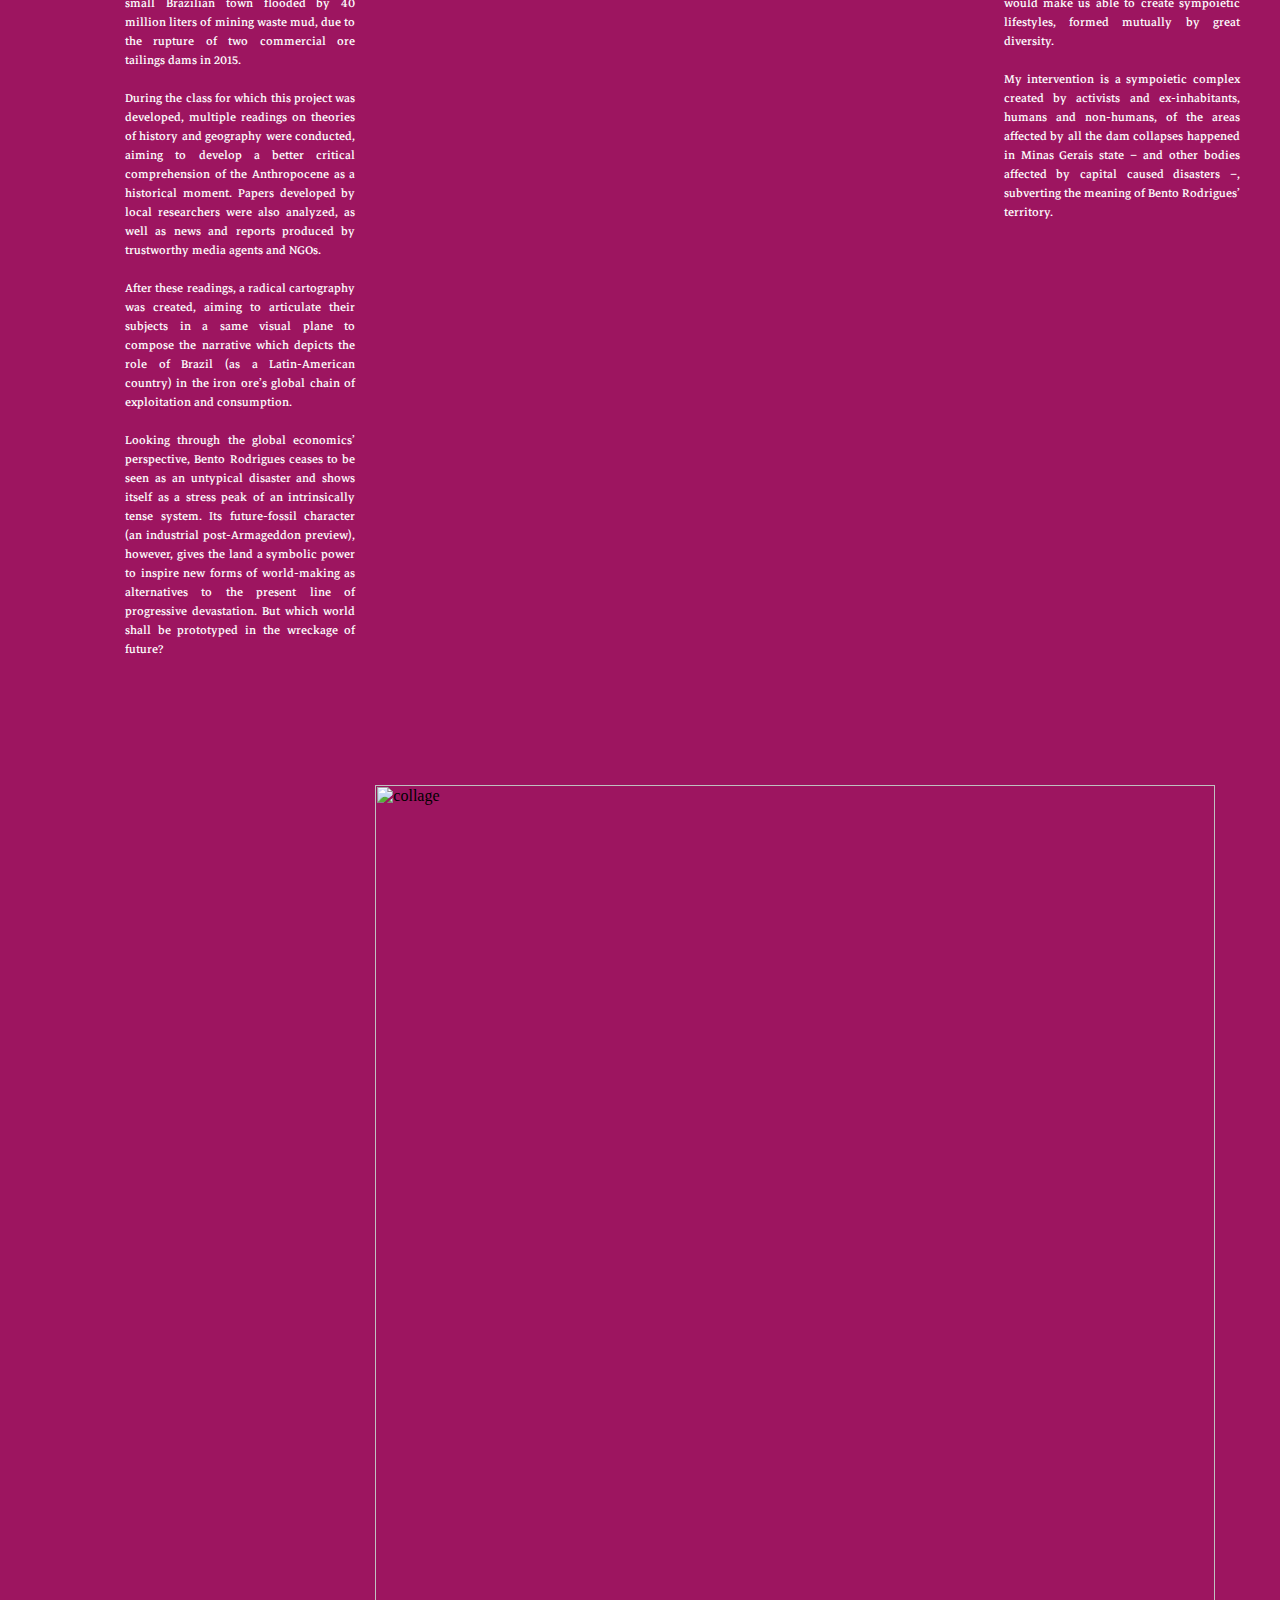
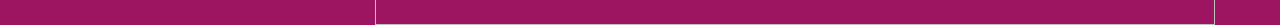
==== projects/simpoiexmachina.html @ 3e81649b "fixing img src" ====
<!DOCTYPE>
<html lang="en">

<head>
    <meta charset="UTF-8">
    <title>simpoi ex-machina</title>
    <link rel="layout stylesheet" type="text/css" href="layout.css">
    <link rel="stylesheet" type="text/css" href="stylesheet.css">
    <link href="https://fonts.googleapis.com/css2?family=Arvo:wght@700&family=Jost:wght@700&family=Markazi+Text:wght@400;600&display=swap" rel="stylesheet">
</head>

<body>
    <article>
        <p id="header">simpoi ex-machina</p>
        <p id="p1">This project was conducted as an investigation of manners to tell the history of our time‭, ‬the Anthropocene‭, ‬trough architecture‭. ‬The chosen intervention site was Bento Rodrigues‭, ‬a small Brazilian town flooded by 40‭ ‬million liters of mining waste mud‭, ‬due‭ ‬to the rupture of two commercial ore tailings dams‭ in 2015. ‬<br>
        <br>During the class‭ for which this project was developed, ‬multiple readings on theories of history and geography were conducted‭, ‬aiming to develop a better critical comprehension of the Anthropocene as a historical moment‭. ‬Papers developed by local researchers were also analyzed‭, ‬as well as news and reports produced by trustworthy media agents and NGOs‭. ‬<br>
        <br>After these readings‭, ‬a radical cartography was created‭, ‬aiming to articulate their subjects in a same visual plane to compose the narrative which depicts the role of Brazil‭ (‬as a Latin-American country‭) ‬in the iron ore’s global chain of exploitation and consumption‭. <br>
        <br>Looking through the ‬global economics’‭ ‬perspective‭, ‬Bento Rodrigues ceases to be seen as an untypical disaster and shows itself as a stress peak of an intrinsically tense system‭. ‬Its future-fossil character‭ (‬an industrial post-Armageddon preview‭), ‬however‭, ‬gives the land a symbolic power to inspire new forms of world-making as alternatives to the present line of progressive devastation.  ‬But which world shall be prototyped in the wreckage of future‭? ‬ </p>
        <p id="title">which world shall be prototyped in the wreckage of the future?</p>
        <p id="p2">"Imagining the human since the rise of capitalism entangles us with ideas of progress and with the spread of techniques of alienation that turn both humans and other beings into resources‭. ‬Such techniques have segregated humans and policed identities‭, ‬obscuring collaborative survival‭. ‬The concept of the Anthropocene both evokes this bundle of aspirations‭, ‬which one might call the modern human conceit‭, ‬and raises the hope that we might muddle beyond it‭. ‬Can we live inside this regime of the human and still exceed it‭?‬‭‬" </p>
        <p id="p3">Donna Haraway tells us about the need to overcome of Anthropocene by breaking up with the anthropocentric worldview‭. ‬The recognition of our unchangeable symbiotic state‭ ‬–‭ ‬dependence between species‭ ‬–‭ ‬would make us able to create sympoietic lifestyles‭, ‬formed mutually by great diversity‭. <br>
        <br>My intervention is a sympoietic complex created by activists and ex-inhabitants‭, ‬humans and non-humans‭, ‬of the areas affected by‭ all the dam collapses happened in Minas Gerais‭ state ‬–‭ ‬and other bodies affected by capital caused disasters‭ ‬–‭, ‬subverting the meaning of Bento Rodrigues’‭ ‬territory‭. ‬ </p>
        <img id="img1" src="perspectiva_colagem.png" alt="collage">
    </article>
</body>
</html>
---- projects/stylesheet.css ----
body {
    background: #9d1560;
    display: flex; /* so the content is centered on the viewport */
    justify-content: center;
    align-items: center;
}

article { /* all this is doing is create that gorgeous grid <3 */;
    display: grid;
    grid-gap: 20px;
    grid-template-columns: 65px 2.4fr 2fr 0.6fr 2fr 2fr;
    grid-template-rows: 0.7fr 1.05fr 1fr; /* the reason why the values are so specif is to make the botton image fit perfectly */
    grid-template-areas: 
        "hd . t1 . p2 ."
        "hd p1 t1 . p2 p3"
        ". p1 img img img img";
    width: 1200px;
}

#header {
    grid-area: hd;
    margin-top: 3vw;
    font-family: 'Jost', sans-serif;
    color: #b3b312;
    font-size: 32px;
    writing-mode: vertical-lr;
    text-shadow: 2px 0px 0 black;
}

p, q {
    color: white;
    font-family: 'Markazi Text', serif;
}

#p1 {
    grid-area: p1;
    text-align: justify;
}

#title {
    grid-area: t1;
    font-family: 'Arvo', serif;
    color: #b3b312;
    font-size: 3em;
    text-shadow: 3px 0px 0 black;
}

#p2 {
    grid-area: p2;
    font-size: 0.9em;
    line-height: 0.9em;
    margin-top: 120px;
    margin-right: 60px;
    text-align: justify;
}

#p3 {
    grid-area: p3;
    text-align: justify;
}

#img1 {
    grid-area: img;
    width: 840px;
}

@media all and (min-width: 1460px) {
    article {
        width: 1390px
    }
}
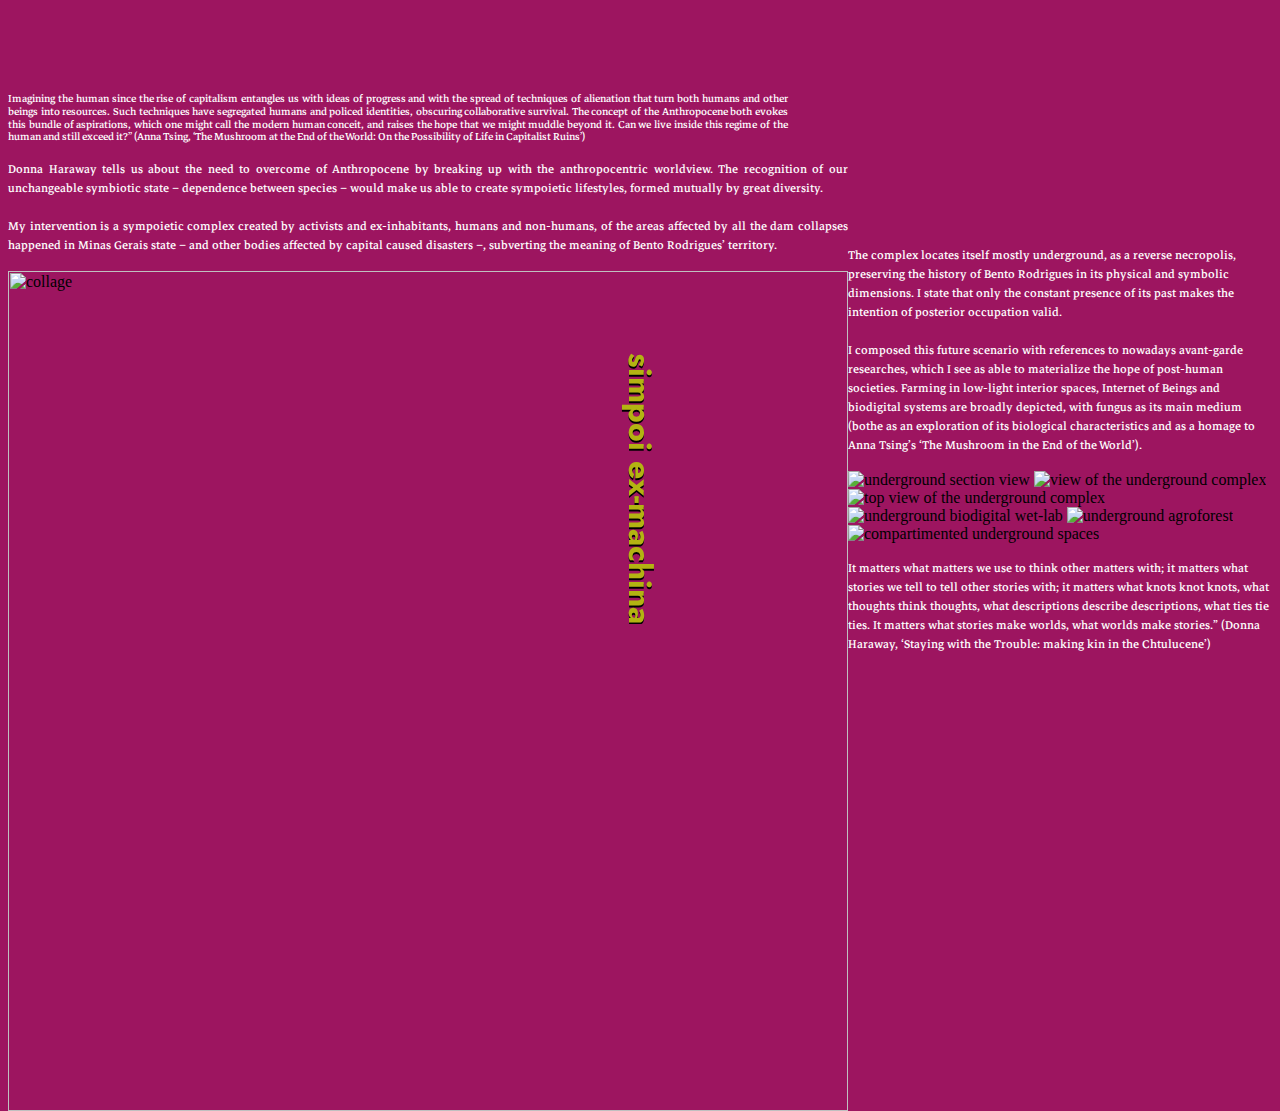
==== commit 315e4395: "completing code" ====
--- a/projects/simpoiexmachina.html
+++ b/projects/simpoiexmachina.html
@@ -4,23 +4,37 @@
 <head>
     <meta charset="UTF-8">
     <title>simpoi ex-machina</title>
-    <link rel="layout stylesheet" type="text/css" href="layout.css">
-    <link rel="stylesheet" type="text/css" href="stylesheet.css">
     <link href="https://fonts.googleapis.com/css2?family=Arvo:wght@700&family=Jost:wght@700&family=Markazi+Text:wght@400;600&display=swap" rel="stylesheet">
+    <link href="stylesheet.css" rel="stylesheet">
+    <link href="mobilefirst.css" rel="stylesheet">
 </head>
 
 <body>
-    <article>
-        <p id="header">simpoi ex-machina</p>
+    <h1 id="header">simpoi ex-machina</h1>
+    <div id="pg1">
         <p id="p1">This project was conducted as an investigation of manners to tell the history of our time‭, ‬the Anthropocene‭, ‬trough architecture‭. ‬The chosen intervention site was Bento Rodrigues‭, ‬a small Brazilian town flooded by 40‭ ‬million liters of mining waste mud‭, ‬due‭ ‬to the rupture of two commercial ore tailings dams‭ in 2015. ‬<br>
-        <br>During the class‭ for which this project was developed, ‬multiple readings on theories of history and geography were conducted‭, ‬aiming to develop a better critical comprehension of the Anthropocene as a historical moment‭. ‬Papers developed by local researchers were also analyzed‭, ‬as well as news and reports produced by trustworthy media agents and NGOs‭. ‬<br>
-        <br>After these readings‭, ‬a radical cartography was created‭, ‬aiming to articulate their subjects in a same visual plane to compose the narrative which depicts the role of Brazil‭ (‬as a Latin-American country‭) ‬in the iron ore’s global chain of exploitation and consumption‭. <br>
         <br>Looking through the ‬global economics’‭ ‬perspective‭, ‬Bento Rodrigues ceases to be seen as an untypical disaster and shows itself as a stress peak of an intrinsically tense system‭. ‬Its future-fossil character‭ (‬an industrial post-Armageddon preview‭), ‬however‭, ‬gives the land a symbolic power to inspire new forms of world-making as alternatives to the present line of progressive devastation.  ‬But which world shall be prototyped in the wreckage of future‭? ‬ </p>
-        <p id="title">which world shall be prototyped in the wreckage of the future?</p>
-        <p id="p2">"Imagining the human since the rise of capitalism entangles us with ideas of progress and with the spread of techniques of alienation that turn both humans and other beings into resources‭. ‬Such techniques have segregated humans and policed identities‭, ‬obscuring collaborative survival‭. ‬The concept of the Anthropocene both evokes this bundle of aspirations‭, ‬which one might call the modern human conceit‭, ‬and raises the hope that we might muddle beyond it‭. ‬Can we live inside this regime of the human and still exceed it‭?‬‭‬" </p>
+            
+        <p id="whichworld">which world shall be prototyped in the wreckage of the future?</p>
+            
+        <p id="p2" class="quote">Imagining the human since the rise of capitalism entangles us with ideas of progress and with the spread of techniques of alienation that turn both humans and other beings into resources‭. ‬Such techniques have segregated humans and policed identities‭, ‬obscuring collaborative survival‭. ‬The concept of the Anthropocene both evokes this bundle of aspirations‭, ‬which one might call the modern human conceit‭, ‬and raises the hope that we might muddle beyond it‭. ‬Can we live inside this regime of the human and still exceed it‭?‬”‭ (‬Anna Tsing‭, ‬‘The Mushroom at the End of the World‭: ‬On the Possibility of Life in Capitalist Ruins’‭)</p>
+            
         <p id="p3">Donna Haraway tells us about the need to overcome of Anthropocene by breaking up with the anthropocentric worldview‭. ‬The recognition of our unchangeable symbiotic state‭ ‬–‭ ‬dependence between species‭ ‬–‭ ‬would make us able to create sympoietic lifestyles‭, ‬formed mutually by great diversity‭. <br>
         <br>My intervention is a sympoietic complex created by activists and ex-inhabitants‭, ‬humans and non-humans‭, ‬of the areas affected by‭ all the dam collapses happened in Minas Gerais‭ state ‬–‭ ‬and other bodies affected by capital caused disasters‭ ‬–‭, ‬subverting the meaning of Bento Rodrigues’‭ ‬territory‭. ‬ </p>
+            
         <img id="img1" src="perspectiva_colagem.png" alt="collage">
-    </article>
+    </div>
+    <div id="pg2">
+        <p id="p4">The complex locates itself mostly underground‭, ‬as a reverse necropolis‭, ‬preserving the history of Bento Rodrigues in its physical and symbolic dimensions‭. ‬I state that only the constant presence of its past makes the intention of posterior occupation valid‭. <br>
+        <br> I composed this future scenario with references to nowadays avant-garde researches‭, ‬which I see as able to materialize the hope‭ ‬of post-human societies‭. ‬Farming in low-light interior spaces, Internet of Beings and biodigital systems are broadly depicted‭, ‬with fungus as its main medium‭ (‬bothe as an exploration of its‭ ‬biological characteristics and as a homage to Anna Tsing’s‭ ‬‘The Mushroom in the End of the World’‭). </p>
+        
+        <img id="img2" src="d1.png" alt="underground section view">
+        <img id="img5" src="a5.png" alt="view of the underground complex">
+        <img id="img6" src="a2.png" alt="top view of the underground complex">
+        <img id="img7" src="sqr_pp3-lab.png" alt="underground biodigital wet-lab">
+        <img id="img3" src="sqr-pp3-agri.png" alt="underground agroforest">
+        <img id="img4" src="pp3-png_sqr.png" alt="compartimented underground spaces">
+        <p id="p5" class="quote">It matters what matters we use to think other matters with‭; ‬it matters what stories we tell to tell other stories with‭; ‬it matters what knots knot knots‭, ‬what thoughts think thoughts‭, ‬what descriptions describe descriptions‭, ‬what ties tie ties‭. ‬It matters‭ ‬what stories make worlds‭, ‬what worlds make stories‭.‬”‭ (‬Donna Haraway‭, ‬‘Staying with the Trouble‭: ‬making kin in the Chtulucene’‭)‬</p>
+    </div>
 </body>
 </html>
--- a/projects/stylesheet.css
+++ b/projects/stylesheet.css
@@ -19,12 +19,13 @@
 
 #header {
     grid-area: hd;
-    margin-top: 3vw;
+    margin-top: 6vw;
     font-family: 'Jost', sans-serif;
     color: #b3b312;
     font-size: 32px;
     writing-mode: vertical-lr;
     text-shadow: 2px 0px 0 black;
+    position: fixed
 }
 
 p, q {
@@ -66,6 +67,17 @@
 
 @media all and (min-width: 1460px) {
     article {
-        width: 1390px
+        width: 1390px;
+        grid-template-columns: 65px 2.1fr 2fr 0.6fr 2fr 2fr;
+        grid-template-rows: 0.5fr 1fr 1fr;
+    }
+
+    #header {
+        margin-top: 4vw;
+    }
+
+    #img1 {
+        width: 1000px;
+        margin-top: -75px;
     }
 }
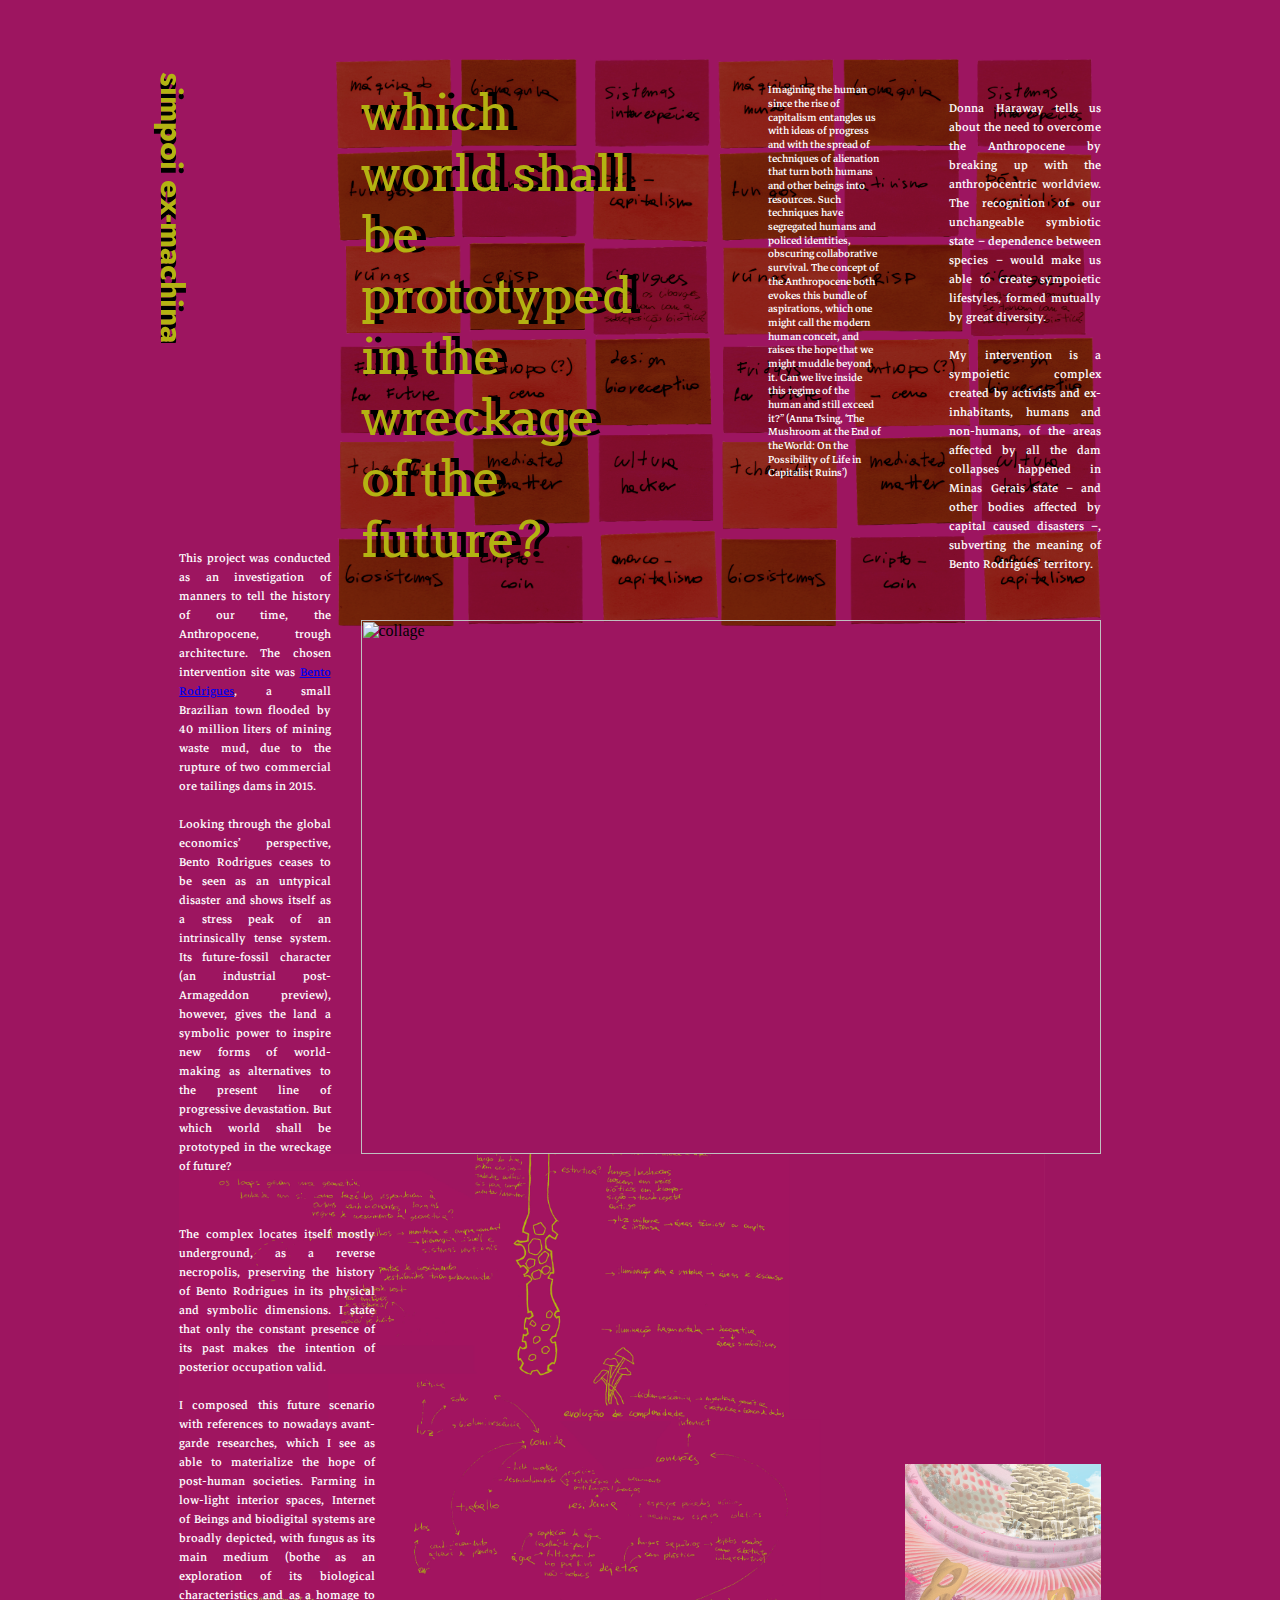
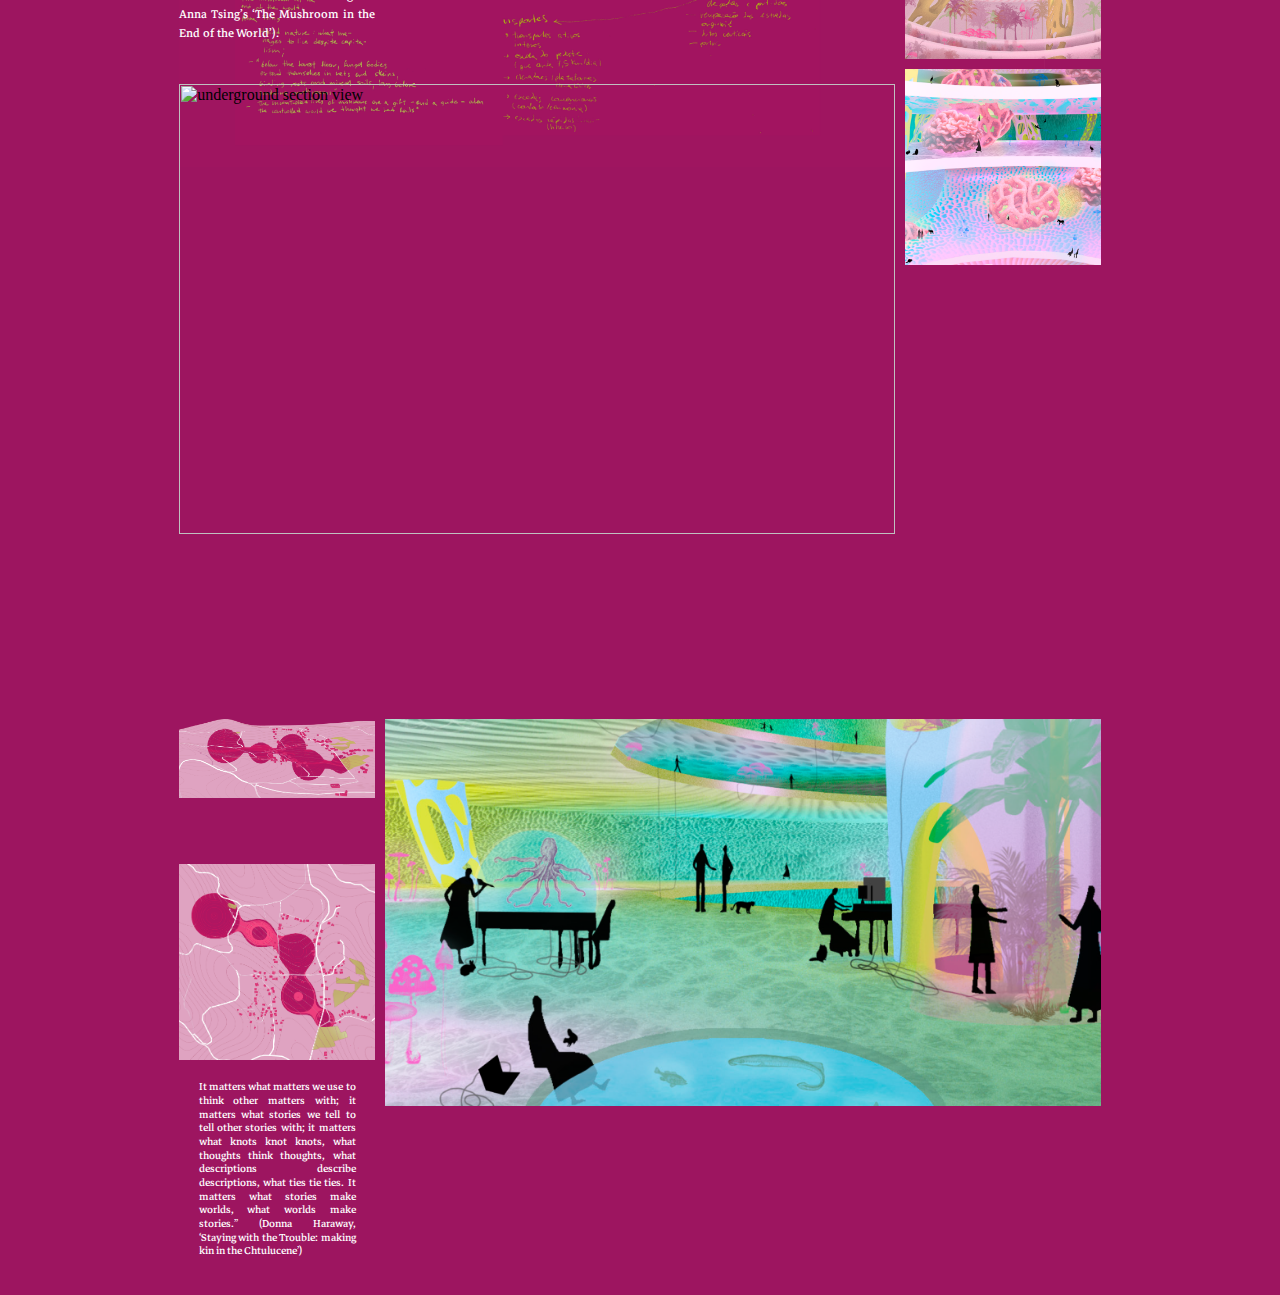
==== commit 733646c7: "Update simpoiexmachina.html" ====
--- a/projects/simpoiexmachina.html
+++ b/projects/simpoiexmachina.html
@@ -6,22 +6,24 @@
     <title>simpoi ex-machina</title>
     <link href="https://fonts.googleapis.com/css2?family=Arvo:wght@700&family=Jost:wght@700&family=Markazi+Text:wght@400;600&display=swap" rel="stylesheet">
     <link href="stylesheet.css" rel="stylesheet">
-    <link href="mobilefirst.css" rel="stylesheet">
+    <style>
+        @import "mobilefirst.css" all and (max-width: 1199px);
+        @import "bigger.css" all and (min-width: 1200px);
+    </style>
 </head>
 
 <body>
     <h1 id="header">simpoi ex-machina</h1>
     <div id="pg1">
-        <p id="p1">This project was conducted as an investigation of manners to tell the history of our time‭, ‬the Anthropocene‭, ‬trough architecture‭. ‬The chosen intervention site was Bento Rodrigues‭, ‬a small Brazilian town flooded by 40‭ ‬million liters of mining waste mud‭, ‬due‭ ‬to the rupture of two commercial ore tailings dams‭ in 2015. ‬<br>
+        <p id="p1">This project was conducted as an investigation of manners to tell the history of our time‭, ‬the Anthropocene‭, ‬trough architecture‭. ‬The chosen intervention site was <a href="https://en.wikipedia.org/wiki/Mariana_dam_disaster">Bento Rodrigues‭</a>, ‬a small Brazilian town flooded by 40‭ ‬million liters of mining waste mud‭, ‬due‭ ‬to the rupture of two commercial ore tailings dams‭ in 2015. ‬<br>
         <br>Looking through the ‬global economics’‭ ‬perspective‭, ‬Bento Rodrigues ceases to be seen as an untypical disaster and shows itself as a stress peak of an intrinsically tense system‭. ‬Its future-fossil character‭ (‬an industrial post-Armageddon preview‭), ‬however‭, ‬gives the land a symbolic power to inspire new forms of world-making as alternatives to the present line of progressive devastation.  ‬But which world shall be prototyped in the wreckage of future‭? ‬ </p>
             
         <p id="whichworld">which world shall be prototyped in the wreckage of the future?</p>
             
         <p id="p2" class="quote">Imagining the human since the rise of capitalism entangles us with ideas of progress and with the spread of techniques of alienation that turn both humans and other beings into resources‭. ‬Such techniques have segregated humans and policed identities‭, ‬obscuring collaborative survival‭. ‬The concept of the Anthropocene both evokes this bundle of aspirations‭, ‬which one might call the modern human conceit‭, ‬and raises the hope that we might muddle beyond it‭. ‬Can we live inside this regime of the human and still exceed it‭?‬”‭ (‬Anna Tsing‭, ‬‘The Mushroom at the End of the World‭: ‬On the Possibility of Life in Capitalist Ruins’‭)</p>
             
-        <p id="p3">Donna Haraway tells us about the need to overcome of Anthropocene by breaking up with the anthropocentric worldview‭. ‬The recognition of our unchangeable symbiotic state‭ ‬–‭ ‬dependence between species‭ ‬–‭ ‬would make us able to create sympoietic lifestyles‭, ‬formed mutually by great diversity‭. <br>
-        <br>My intervention is a sympoietic complex created by activists and ex-inhabitants‭, ‬humans and non-humans‭, ‬of the areas affected by‭ all the dam collapses happened in Minas Gerais‭ state ‬–‭ ‬and other bodies affected by capital caused disasters‭ ‬–‭, ‬subverting the meaning of Bento Rodrigues’‭ ‬territory‭. ‬ </p>
-            
+        <p id="p3">Donna Haraway tells us about the need to overcome the Anthropocene by breaking up with the anthropocentric worldview‭. ‬The recognition of our unchangeable symbiotic state‭ ‬–‭ ‬dependence between species‭ ‬–‭ ‬would make us able to create sympoietic lifestyles‭, ‬formed mutually by great diversity‭. <br>
+        <br>My intervention is a sympoietic complex created by activists and ex-inhabitants‭, ‬humans and non-humans‭, ‬of the areas affected by‭ all the dam collapses happened in Minas Gerais‭ state ‬–‭ ‬and other bodies affected by capital caused disasters‭ ‬–‭, ‬subverting the meaning of Bento Rodrigues’‭ ‬territory‭. </p>    
         <img id="img1" src="perspectiva_colagem.png" alt="collage">
     </div>
     <div id="pg2">
--- a/projects/stylesheet.css
+++ b/projects/stylesheet.css
@@ -1,83 +1,31 @@
-body {
-    background: #9d1560;
-    display: flex; /* so the content is centered on the viewport */
-    justify-content: center;
-    align-items: center;
-}
+/* here goes all color and text styling:
+    - font families, color and shading;
+    - backgrounds;
 
-article { /* all this is doing is create that gorgeous grid <3 */;
-    display: grid;
-    grid-gap: 20px;
-    grid-template-columns: 65px 2.4fr 2fr 0.6fr 2fr 2fr;
-    grid-template-rows: 0.7fr 1.05fr 1fr; /* the reason why the values are so specif is to make the botton image fit perfectly */
-    grid-template-areas: 
-        "hd . t1 . p2 ."
-        "hd p1 t1 . p2 p3"
-        ". p1 img img img img";
-    width: 1200px;
-}
+    infos present on screen-specific stylesheets:
+    - text sizing and formatation;
+    - margins and paddings;
+    - layouts;
+     
+    (this is done to facilitate maintanance) */
 
-#header {
-    grid-area: hd;
-    margin-top: 6vw;
-    font-family: 'Jost', sans-serif;
-    color: #b3b312;
-    font-size: 32px;
-    writing-mode: vertical-lr;
-    text-shadow: 2px 0px 0 black;
-    position: fixed
-}
-
-p, q {
-    color: white;
-    font-family: 'Markazi Text', serif;
-}
-
-#p1 {
-    grid-area: p1;
-    text-align: justify;
-}
-
-#title {
-    grid-area: t1;
-    font-family: 'Arvo', serif;
-    color: #b3b312;
-    font-size: 3em;
-    text-shadow: 3px 0px 0 black;
-}
-
-#p2 {
-    grid-area: p2;
-    font-size: 0.9em;
-    line-height: 0.9em;
-    margin-top: 120px;
-    margin-right: 60px;
-    text-align: justify;
-}
-
-#p3 {
-    grid-area: p3;
-    text-align: justify;
-}
-
-#img1 {
-    grid-area: img;
-    width: 840px;
-}
-
-@media all and (min-width: 1460px) {
-    article {
-        width: 1390px;
-        grid-template-columns: 65px 2.1fr 2fr 0.6fr 2fr 2fr;
-        grid-template-rows: 0.5fr 1fr 1fr;
+    body {
+        background: #9d1560;
     }
-
-    #header {
-        margin-top: 4vw;
+    
+    h1 {
+        font-family: 'Jost', sans-serif;
+        color: #b3b312;
+        text-shadow: 5px 0px 0 black;
     }
-
-    #img1 {
-        width: 1000px;
-        margin-top: -75px;
+    
+    p, q {
+        color: white;
+        font-family: 'Markazi Text', serif;
     }
-}
+    
+    #whichworld {
+        font-family: 'Arvo', serif;
+        color: #b3b312;
+        text-shadow: 9px 0px 0 black;
+    }
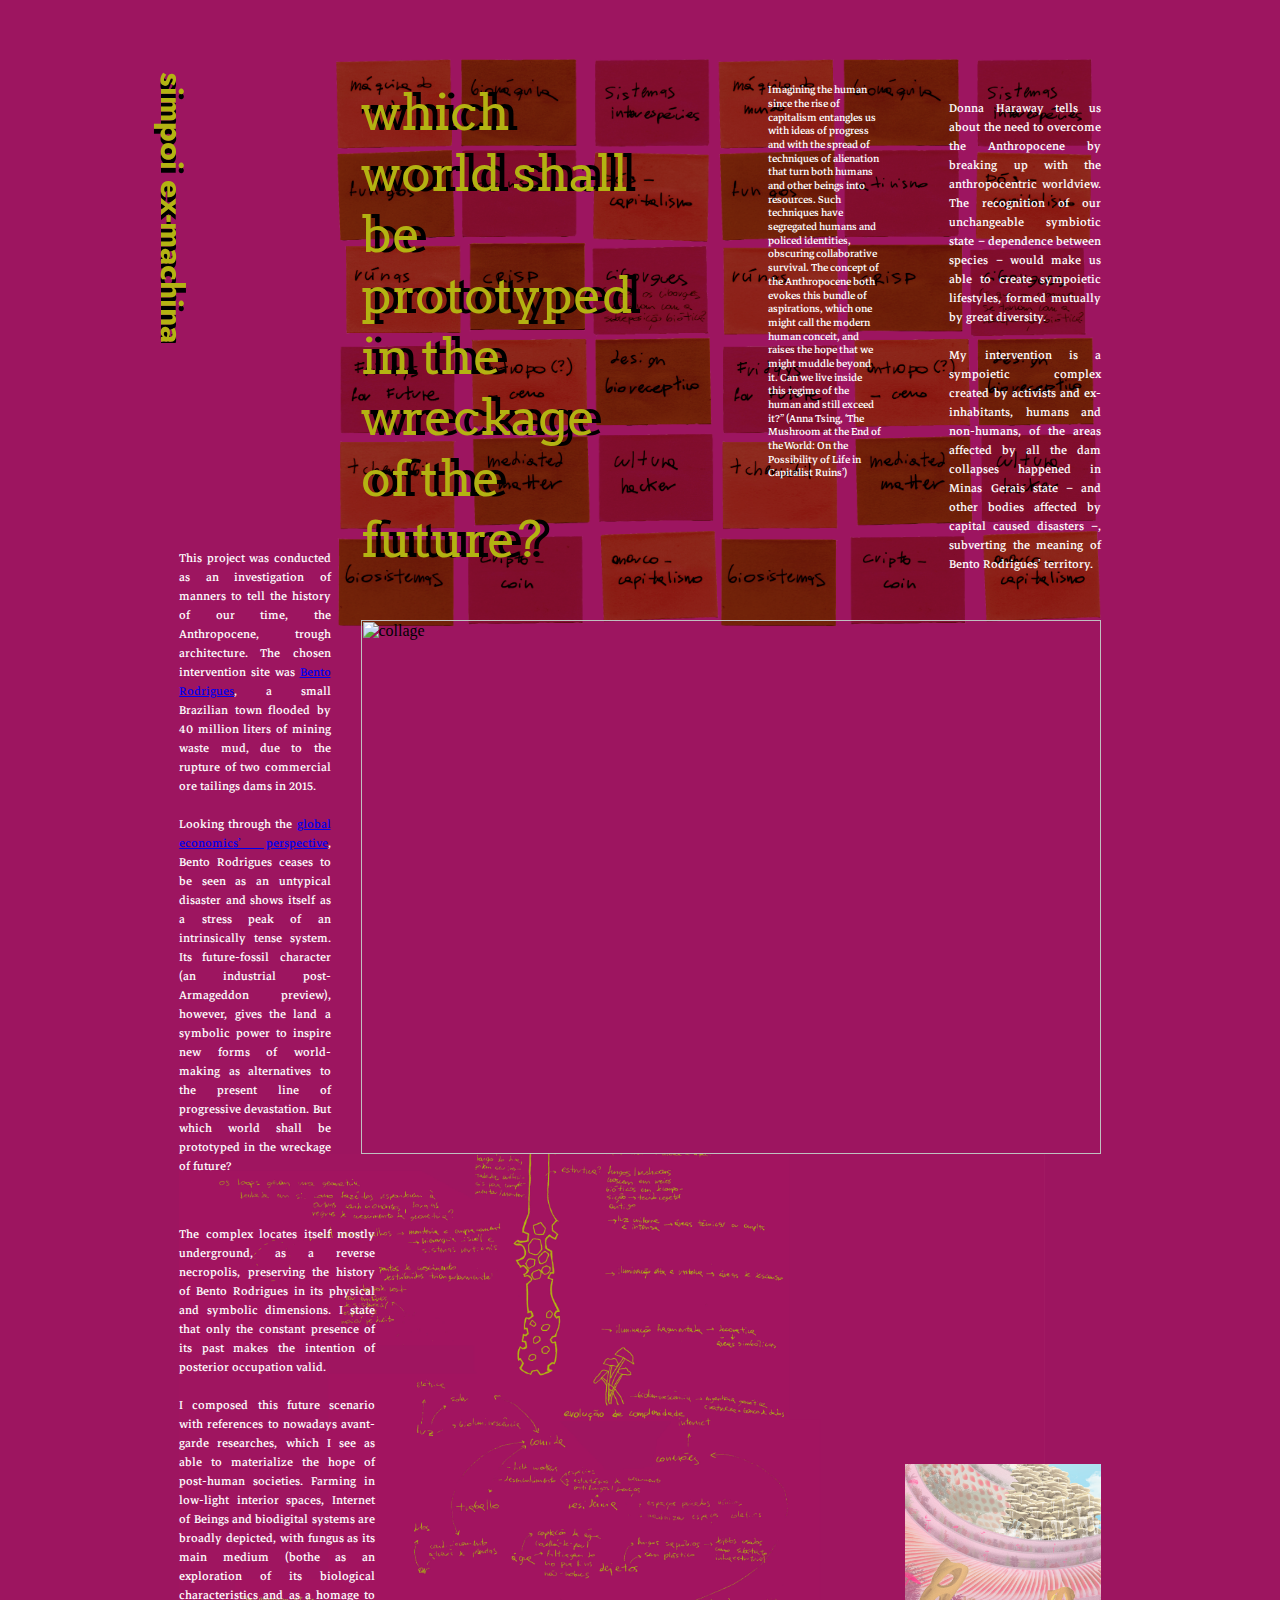
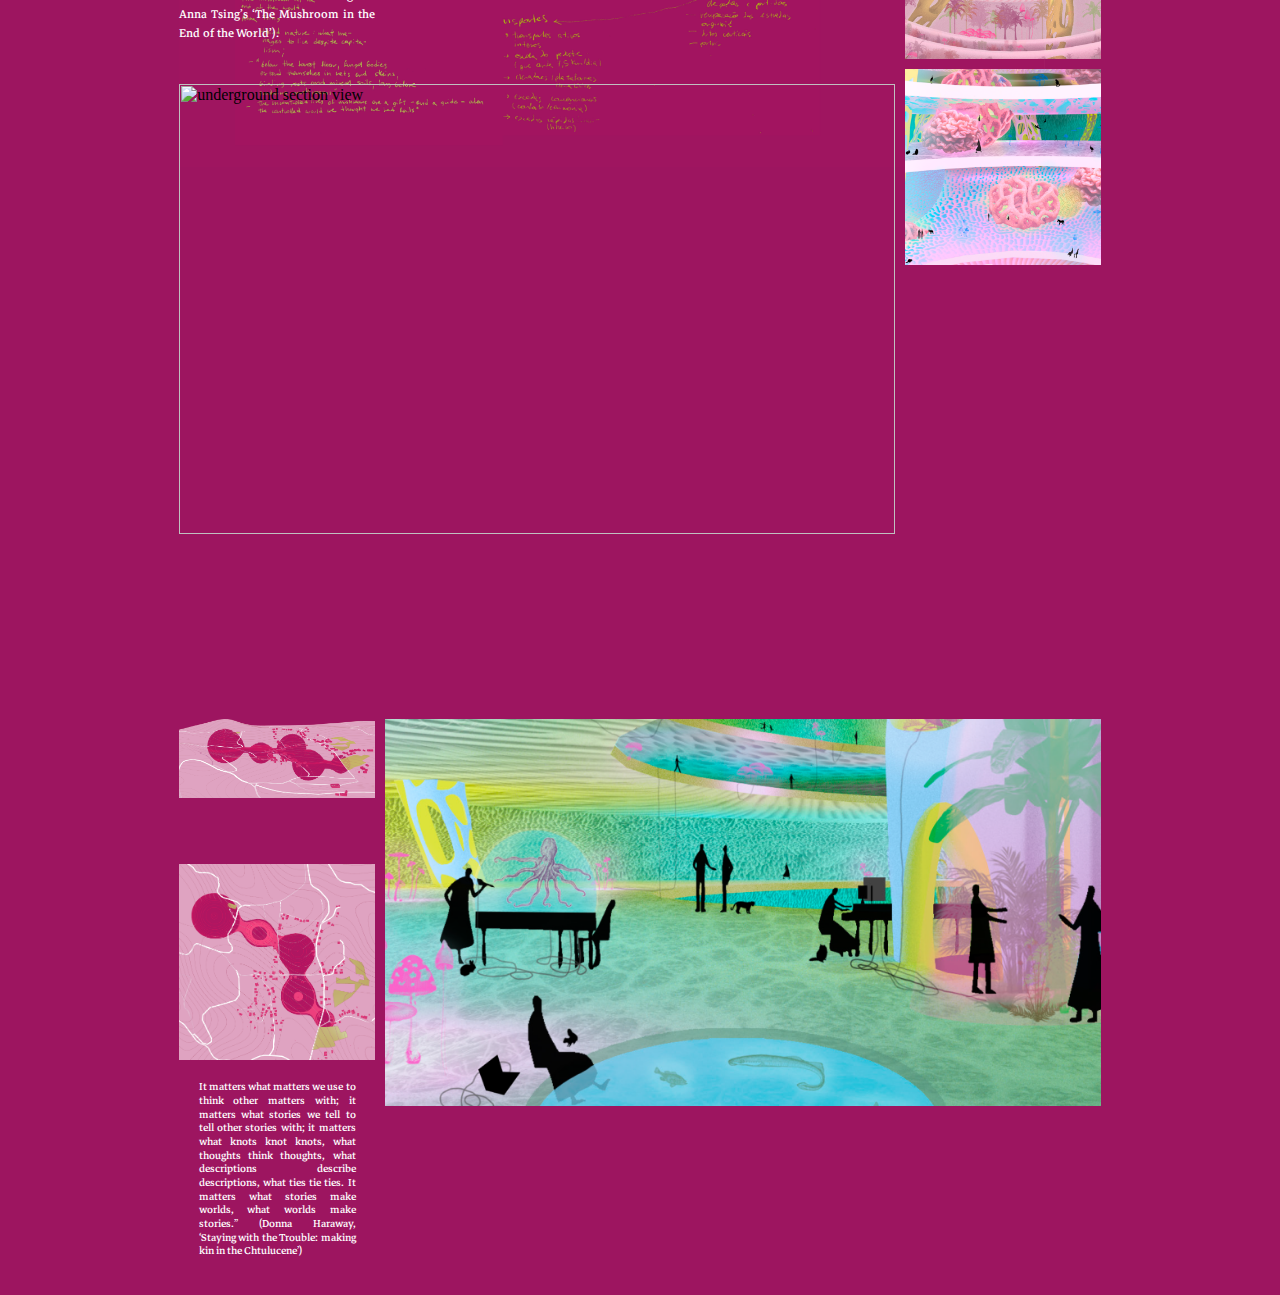
==== commit 8781ebcd: "Update simpoiexmachina.html" ====
--- a/projects/simpoiexmachina.html
+++ b/projects/simpoiexmachina.html
@@ -16,7 +16,7 @@
     <h1 id="header">simpoi ex-machina</h1>
     <div id="pg1">
         <p id="p1">This project was conducted as an investigation of manners to tell the history of our time‭, ‬the Anthropocene‭, ‬trough architecture‭. ‬The chosen intervention site was <a href="https://en.wikipedia.org/wiki/Mariana_dam_disaster">Bento Rodrigues‭</a>, ‬a small Brazilian town flooded by 40‭ ‬million liters of mining waste mud‭, ‬due‭ ‬to the rupture of two commercial ore tailings dams‭ in 2015. ‬<br>
-        <br>Looking through the ‬global economics’‭ ‬perspective‭, ‬Bento Rodrigues ceases to be seen as an untypical disaster and shows itself as a stress peak of an intrinsically tense system‭. ‬Its future-fossil character‭ (‬an industrial post-Armageddon preview‭), ‬however‭, ‬gives the land a symbolic power to inspire new forms of world-making as alternatives to the present line of progressive devastation.  ‬But which world shall be prototyped in the wreckage of future‭? ‬ </p>
+        <br>Looking through the ‬<a href="global_networks_of_anthropic_disasters.pdf">global economics’‭ ‬perspective‭</a>, ‬Bento Rodrigues ceases to be seen as an untypical disaster and shows itself as a stress peak of an intrinsically tense system‭. ‬Its future-fossil character‭ (‬an industrial post-Armageddon preview‭), ‬however‭, ‬gives the land a symbolic power to inspire new forms of world-making as alternatives to the present line of progressive devastation.  ‬But which world shall be prototyped in the wreckage of future‭? ‬ </p>
             
         <p id="whichworld">which world shall be prototyped in the wreckage of the future?</p>
             
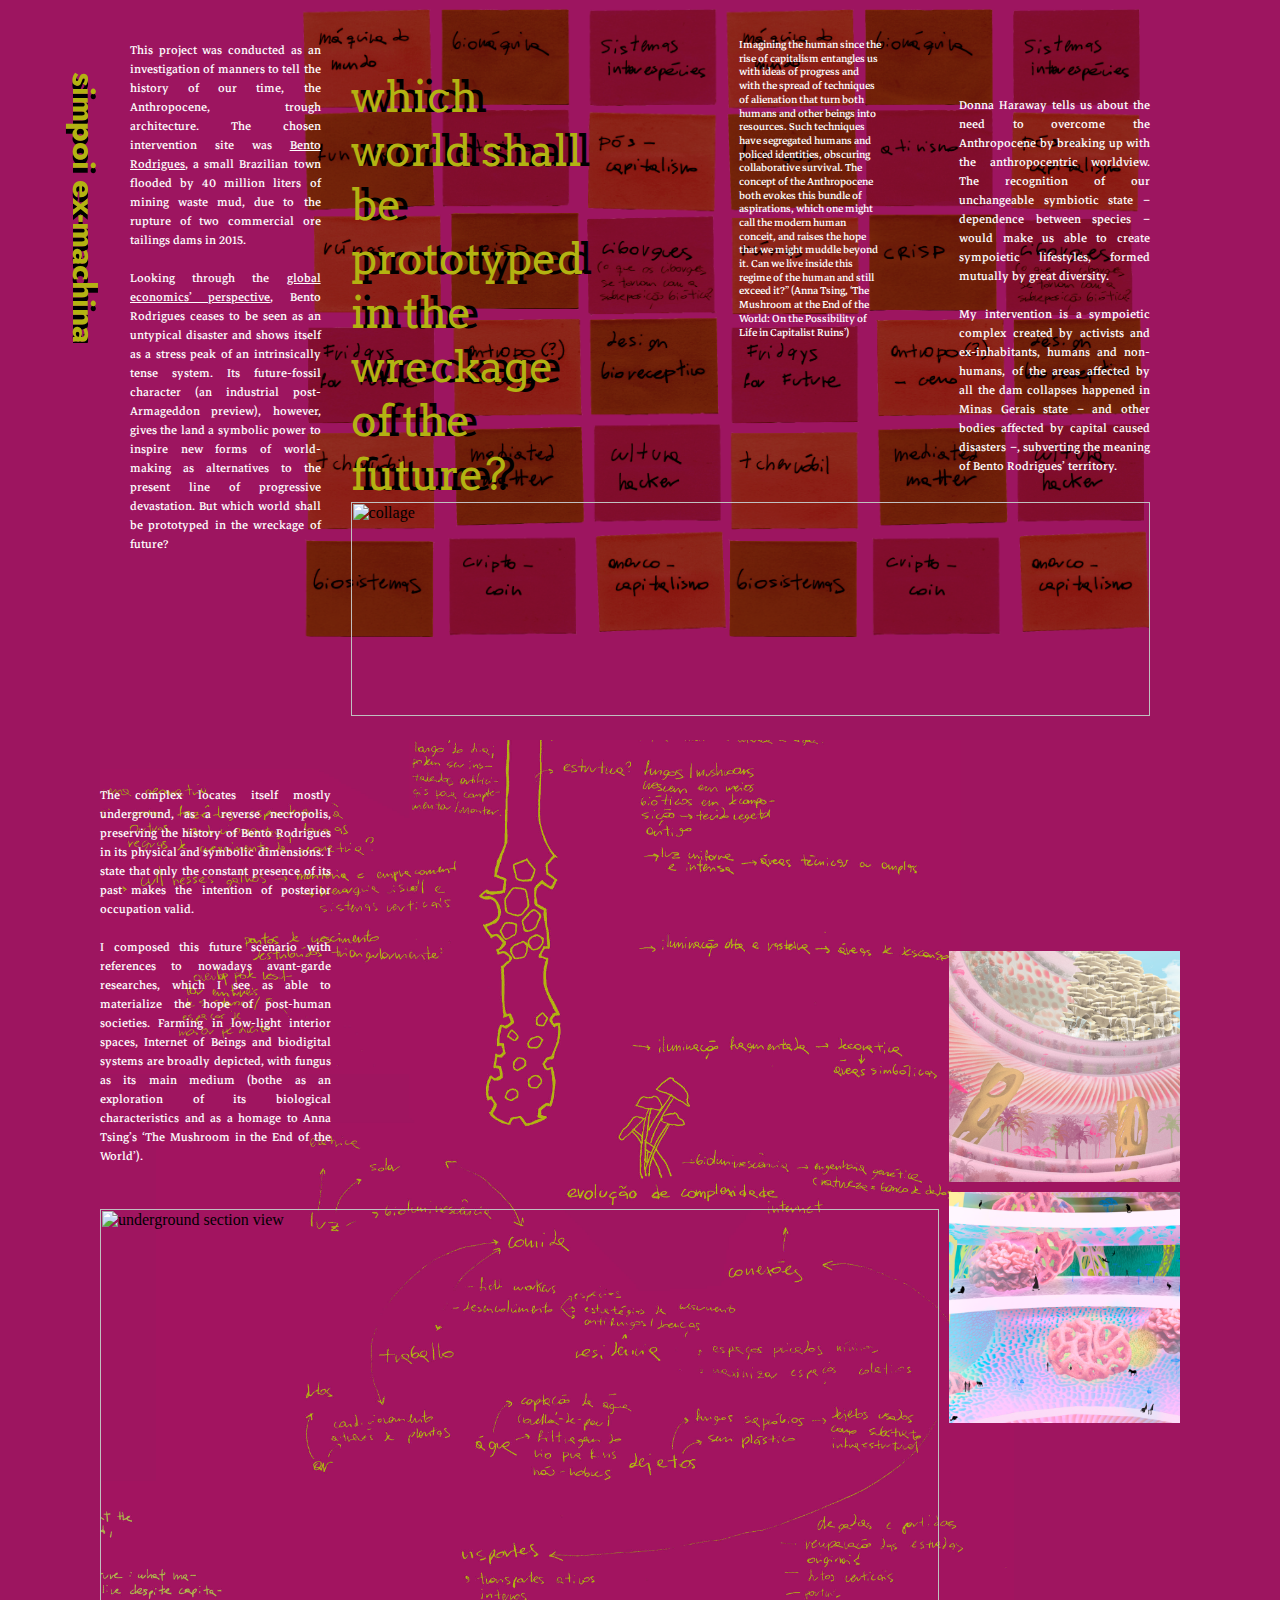
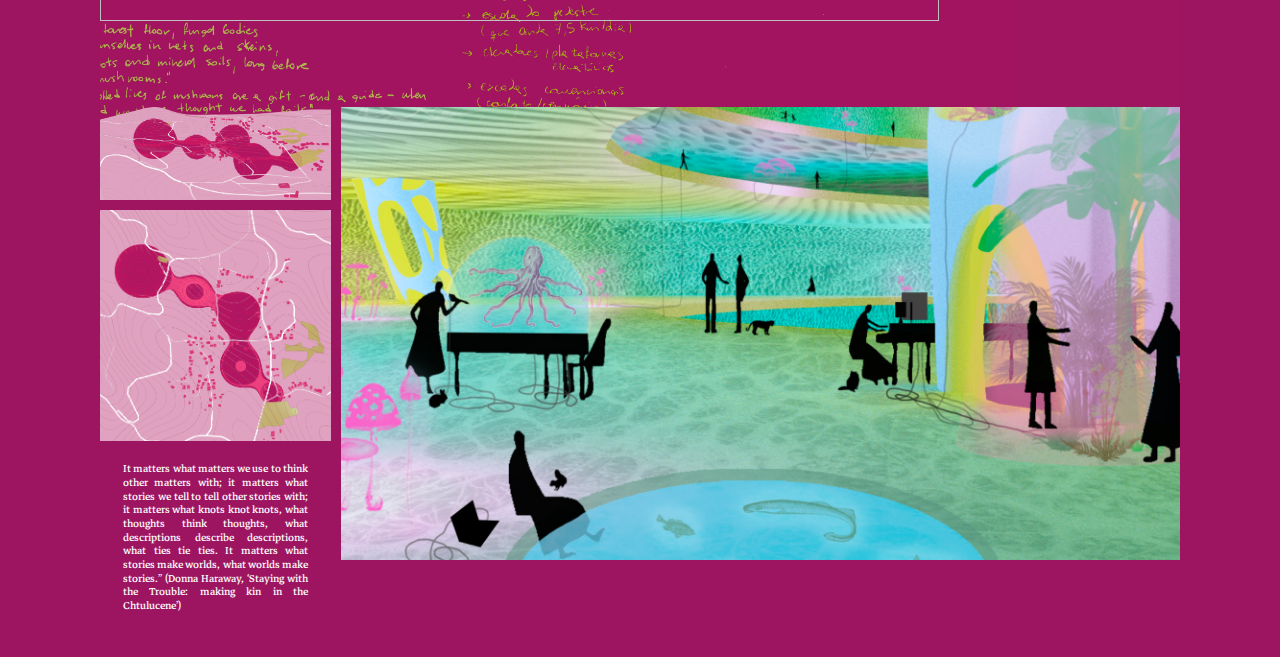
==== commit 0f9ea8b8: "+1 media query variation" ====
--- a/projects/simpoiexmachina.html
+++ b/projects/simpoiexmachina.html
@@ -8,7 +8,8 @@
     <link href="stylesheet.css" rel="stylesheet">
     <style>
         @import "mobilefirst.css" all and (max-width: 1199px);
-        @import "bigger.css" all and (min-width: 1200px);
+        @import "medium.css" all and (min-width: 1200px);
+        @import "bigger.css" all and (min-width: 1800px);
     </style>
 </head>
 
--- a/projects/stylesheet.css
+++ b/projects/stylesheet.css
@@ -29,3 +29,8 @@
         color: #b3b312;
         text-shadow: 9px 0px 0 black;
     }
+
+a {
+        color: white;
+        text-decoration: underline;
+    }
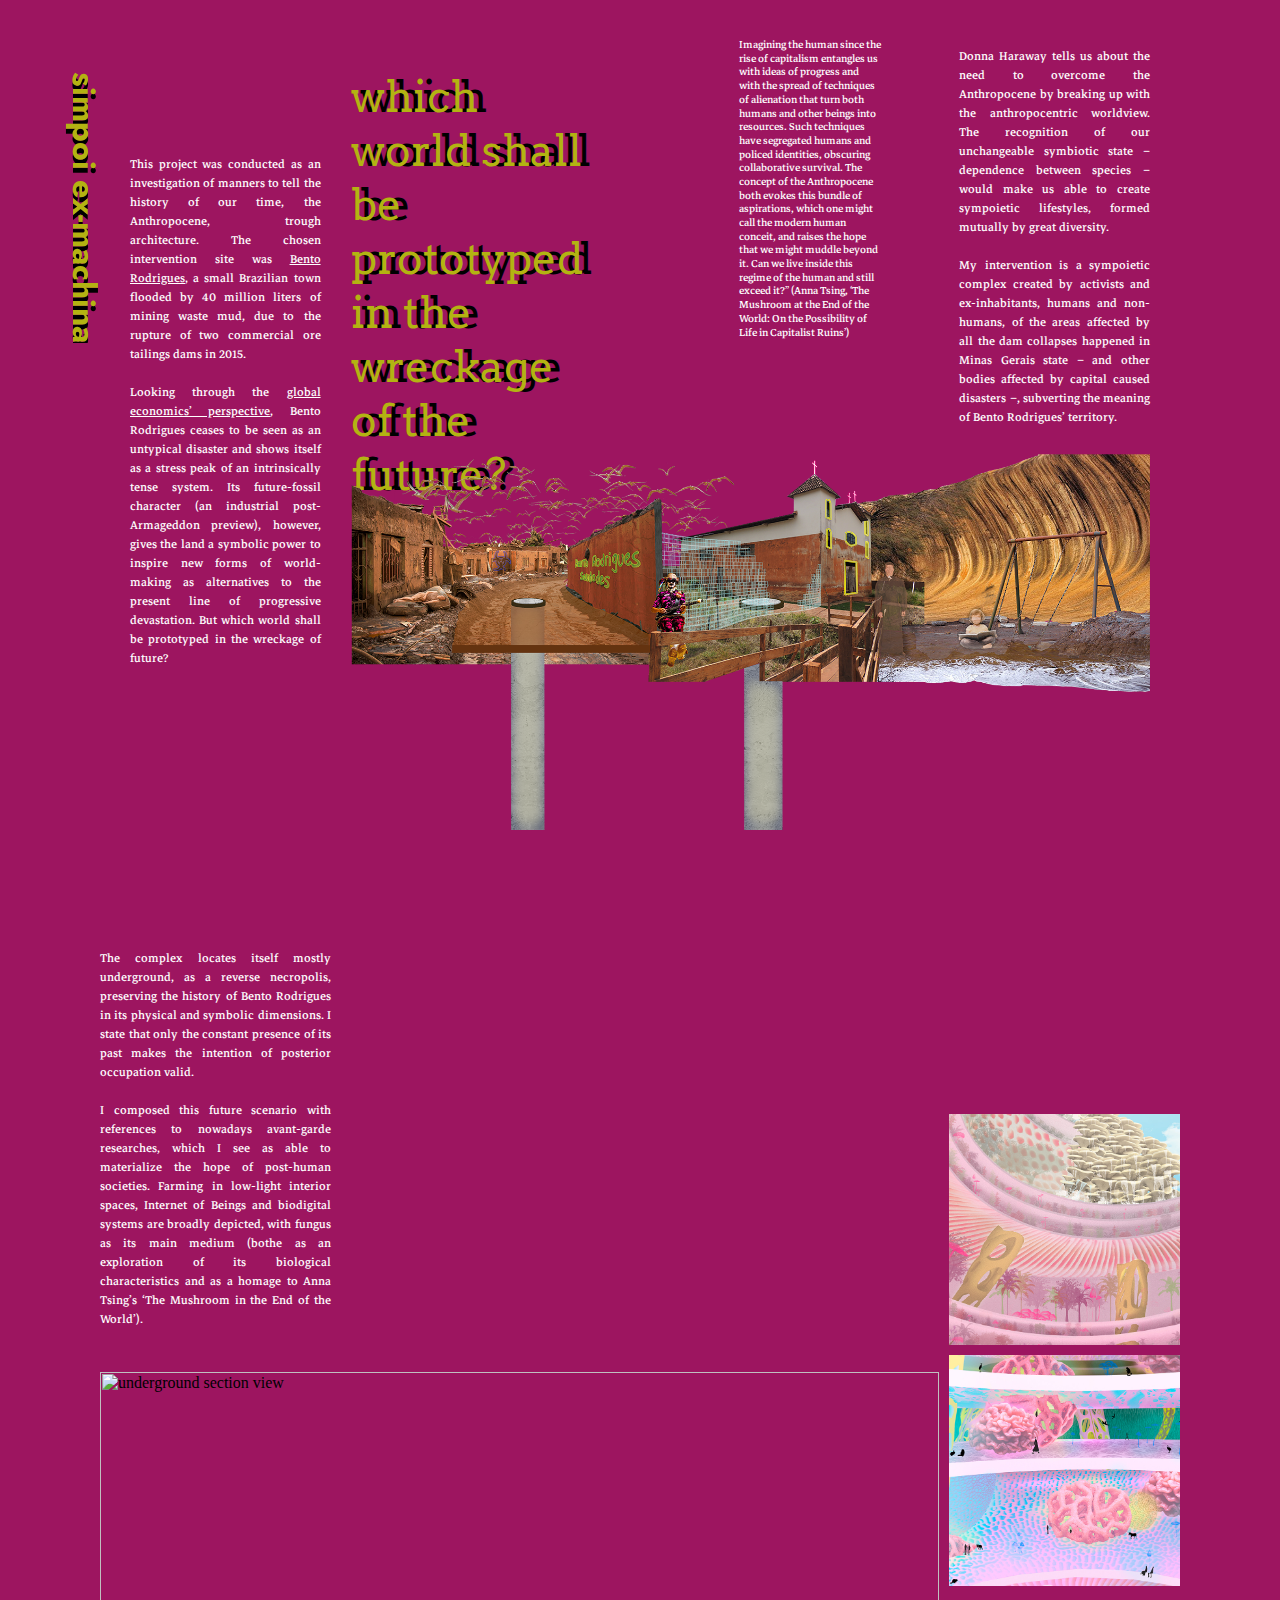
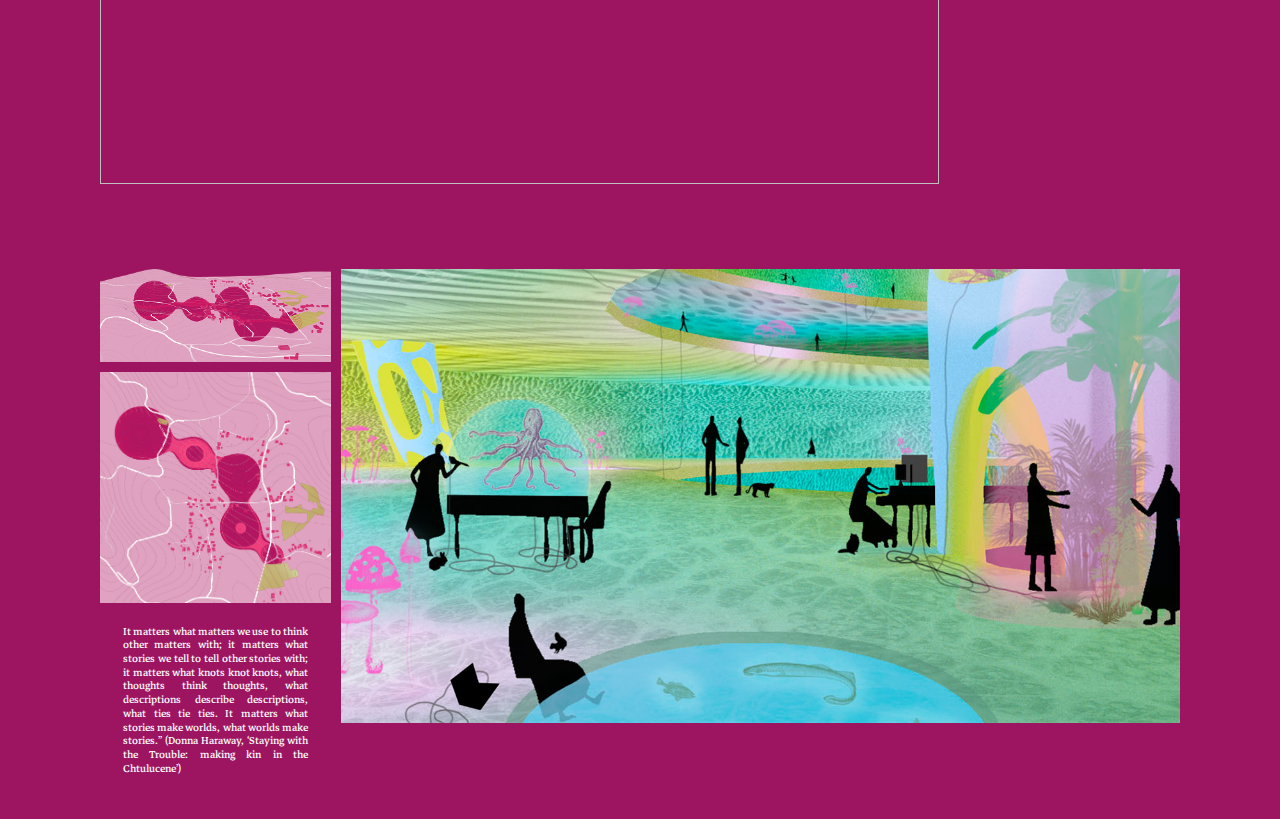
==== commit 304c2da1: "Update simpoiexmachina.html" ====
--- a/projects/simpoiexmachina.html
+++ b/projects/simpoiexmachina.html
@@ -25,18 +25,18 @@
             
         <p id="p3">Donna Haraway tells us about the need to overcome the Anthropocene by breaking up with the anthropocentric worldview‭. ‬The recognition of our unchangeable symbiotic state‭ ‬–‭ ‬dependence between species‭ ‬–‭ ‬would make us able to create sympoietic lifestyles‭, ‬formed mutually by great diversity‭. <br>
         <br>My intervention is a sympoietic complex created by activists and ex-inhabitants‭, ‬humans and non-humans‭, ‬of the areas affected by‭ all the dam collapses happened in Minas Gerais‭ state ‬–‭ ‬and other bodies affected by capital caused disasters‭ ‬–‭, ‬subverting the meaning of Bento Rodrigues’‭ ‬territory‭. </p>    
-        <img id="img1" src="perspectiva_colagem.png" alt="collage">
+        <img id="img1" src="simpoi/perspectiva_colagem.png" alt="collage">
     </div>
     <div id="pg2">
         <p id="p4">The complex locates itself mostly underground‭, ‬as a reverse necropolis‭, ‬preserving the history of Bento Rodrigues in its physical and symbolic dimensions‭. ‬I state that only the constant presence of its past makes the intention of posterior occupation valid‭. <br>
         <br> I composed this future scenario with references to nowadays avant-garde researches‭, ‬which I see as able to materialize the hope‭ ‬of post-human societies‭. ‬Farming in low-light interior spaces, Internet of Beings and biodigital systems are broadly depicted‭, ‬with fungus as its main medium‭ (‬bothe as an exploration of its‭ ‬biological characteristics and as a homage to Anna Tsing’s‭ ‬‘The Mushroom in the End of the World’‭). </p>
         
-        <img id="img2" src="d1.png" alt="underground section view">
-        <img id="img5" src="a5.png" alt="view of the underground complex">
-        <img id="img6" src="a2.png" alt="top view of the underground complex">
-        <img id="img7" src="sqr_pp3-lab.png" alt="underground biodigital wet-lab">
-        <img id="img3" src="sqr-pp3-agri.png" alt="underground agroforest">
-        <img id="img4" src="pp3-png_sqr.png" alt="compartimented underground spaces">
+        <img id="img2" src="simpoi/d1.png" alt="underground section view">
+        <img id="img5" src="simpoi/a5.png" alt="view of the underground complex">
+        <img id="img6" src="simpoi/a2.jpg" alt="top view of the underground complex">
+        <img id="img7" src="simpoi/wetlab.jpg" alt="underground biodigital wet-lab">
+        <img id="img3" src="simpoi/agroforest.jpg" alt="underground agroforest">
+        <img id="img4" src="simpoi/habitat.jpg" alt="compartimented underground spaces">
         <p id="p5" class="quote">It matters what matters we use to think other matters with‭; ‬it matters what stories we tell to tell other stories with‭; ‬it matters what knots knot knots‭, ‬what thoughts think thoughts‭, ‬what descriptions describe descriptions‭, ‬what ties tie ties‭. ‬It matters‭ ‬what stories make worlds‭, ‬what worlds make stories‭.‬”‭ (‬Donna Haraway‭, ‬‘Staying with the Trouble‭: ‬making kin in the Chtulucene’‭)‬</p>
     </div>
 </body>
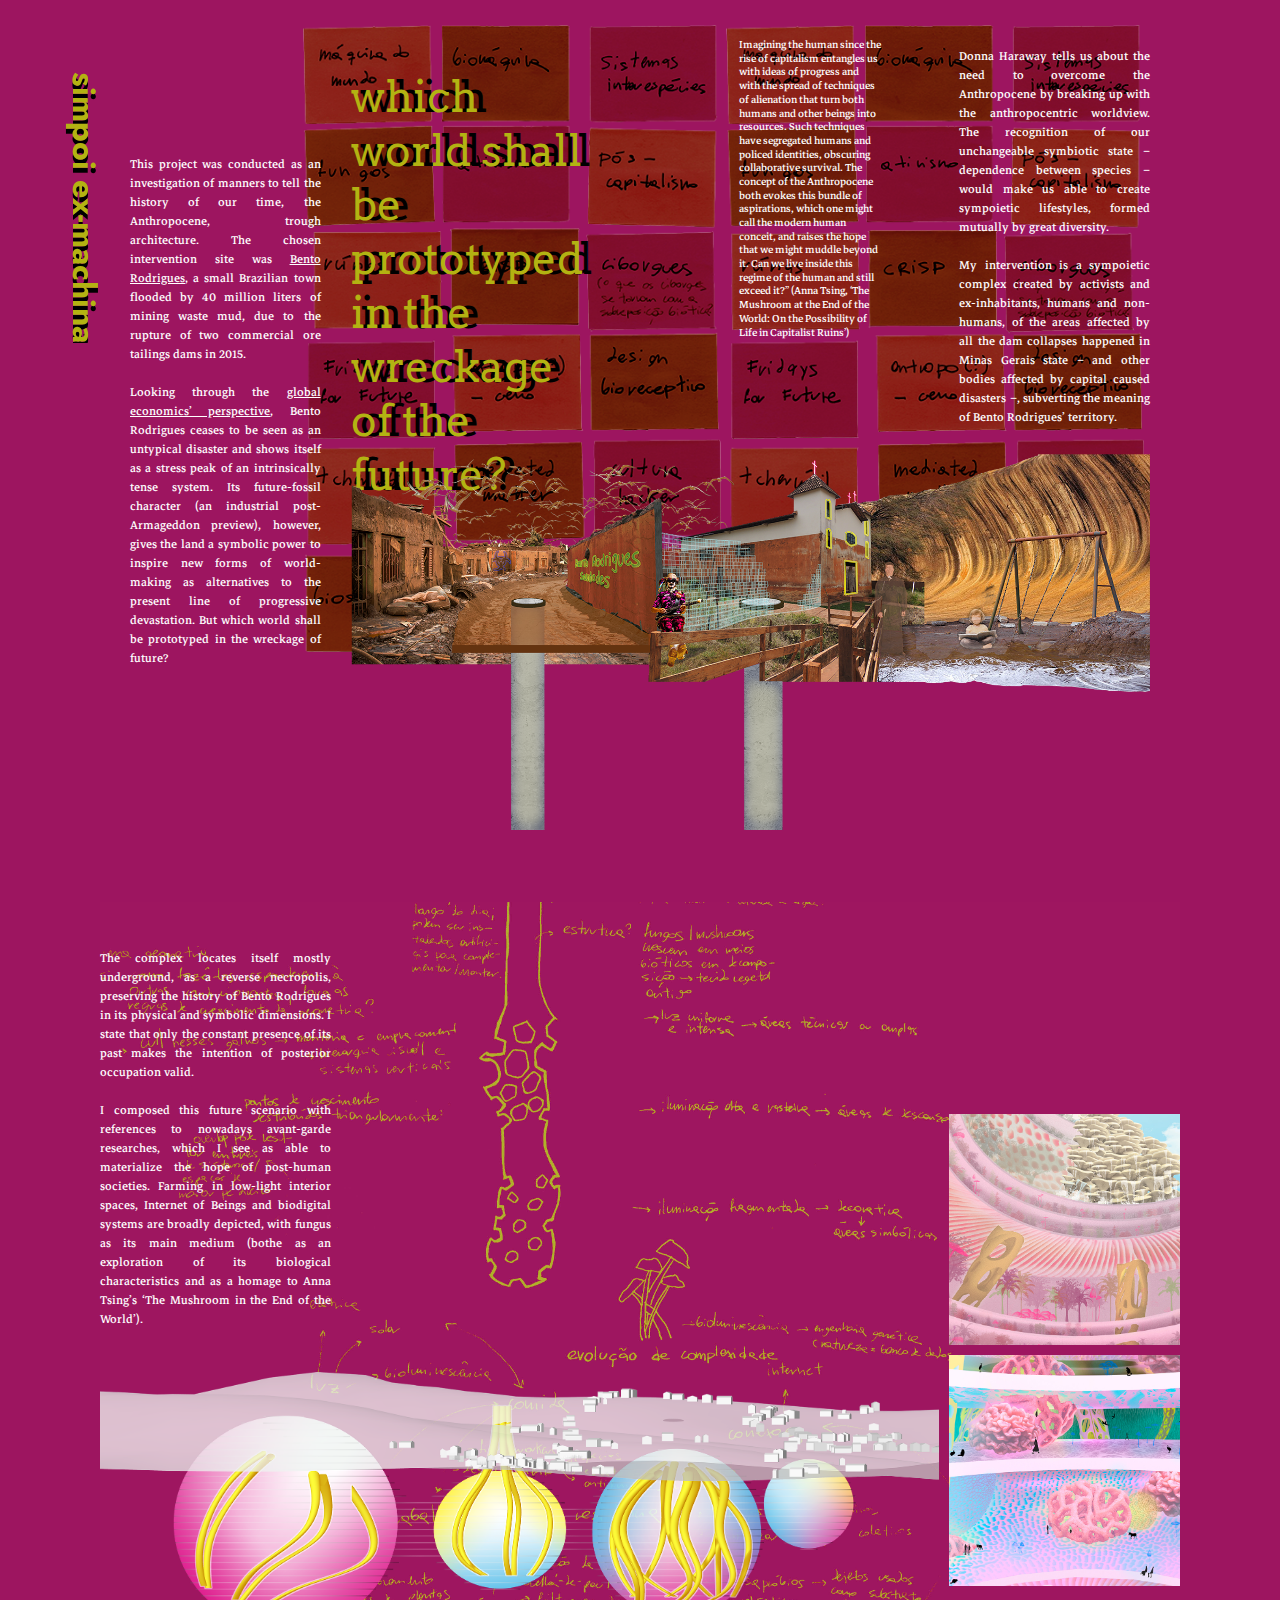
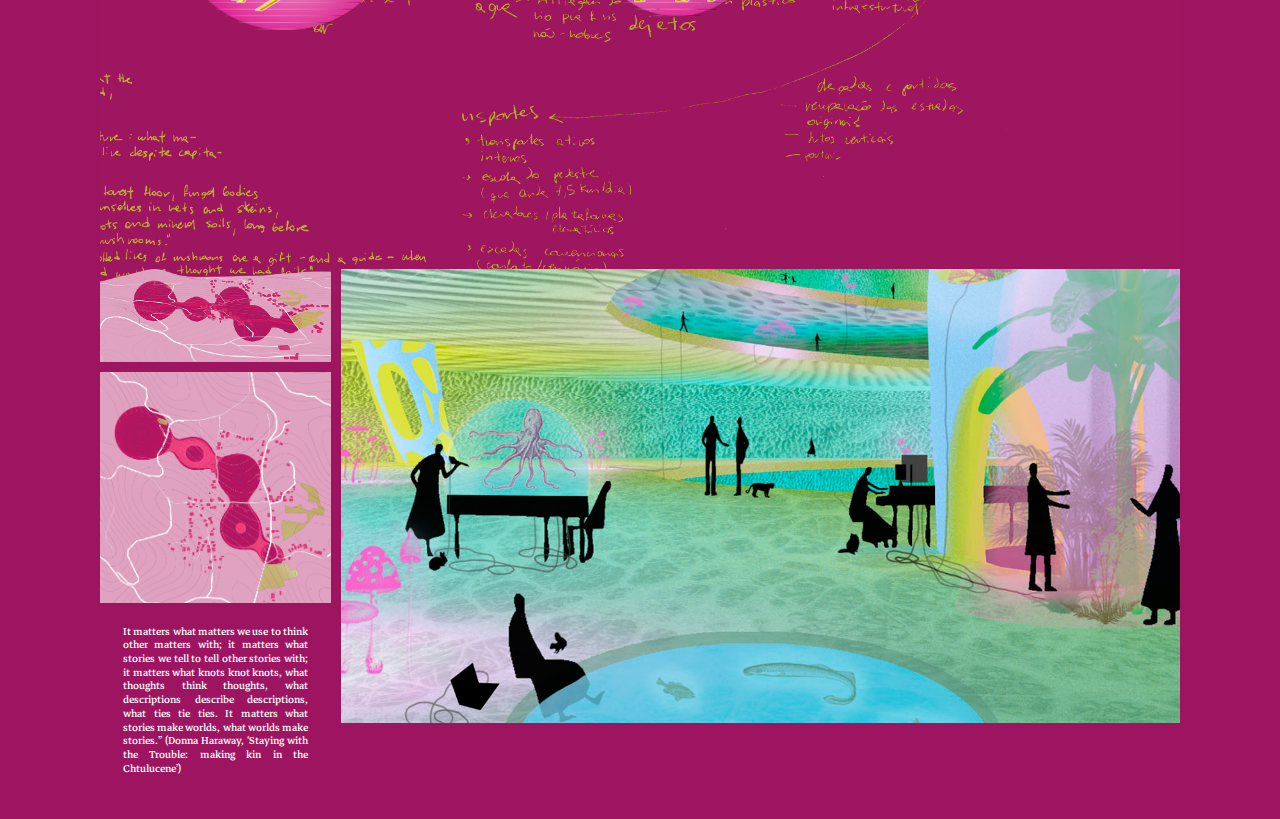
==== commit 21e42e8a: "fixing broken links" ====
--- a/projects/simpoiexmachina.html
+++ b/projects/simpoiexmachina.html
@@ -5,11 +5,11 @@
     <meta charset="UTF-8">
     <title>simpoi ex-machina</title>
     <link href="https://fonts.googleapis.com/css2?family=Arvo:wght@700&family=Jost:wght@700&family=Markazi+Text:wght@400;600&display=swap" rel="stylesheet">
-    <link href="stylesheet.css" rel="stylesheet">
+    <link href="simpoi/stylesheet.css" rel="stylesheet">
     <style>
-        @import "mobilefirst.css" all and (max-width: 1199px);
-        @import "medium.css" all and (min-width: 1200px);
-        @import "bigger.css" all and (min-width: 1800px);
+        @import "simpoi/mobilefirst.css" all and (max-width: 1199px);
+        @import "simpoi/medium.css" all and (min-width: 1200px);
+        @import "simpoi/bigger.css" all and (min-width: 1800px);
     </style>
 </head>
 
@@ -31,7 +31,7 @@
         <p id="p4">The complex locates itself mostly underground‭, ‬as a reverse necropolis‭, ‬preserving the history of Bento Rodrigues in its physical and symbolic dimensions‭. ‬I state that only the constant presence of its past makes the intention of posterior occupation valid‭. <br>
         <br> I composed this future scenario with references to nowadays avant-garde researches‭, ‬which I see as able to materialize the hope‭ ‬of post-human societies‭. ‬Farming in low-light interior spaces, Internet of Beings and biodigital systems are broadly depicted‭, ‬with fungus as its main medium‭ (‬bothe as an exploration of its‭ ‬biological characteristics and as a homage to Anna Tsing’s‭ ‬‘The Mushroom in the End of the World’‭). </p>
         
-        <img id="img2" src="simpoi/d1.png" alt="underground section view">
+        <img id="img2" src="simpoi/section_view.png" alt="underground section view">
         <img id="img5" src="simpoi/a5.png" alt="view of the underground complex">
         <img id="img6" src="simpoi/a2.jpg" alt="top view of the underground complex">
         <img id="img7" src="simpoi/wetlab.jpg" alt="underground biodigital wet-lab">
--- a/projects/simpoi/stylesheet.css
+++ b/projects/simpoi/stylesheet.css
@@ -0,0 +1,36 @@
+/* here goes all color and text styling:
+    - font families, color and shading;
+    - backgrounds;
+
+    infos present on screen-specific stylesheets:
+    - text sizing and formatation;
+    - margins and paddings;
+    - layouts;
+     
+    (this is done to facilitate maintanance) */
+
+    body {
+        background: #9d1560;
+    }
+    
+    h1 {
+        font-family: 'Jost', sans-serif;
+        color: #b3b312;
+        text-shadow: 5px 0px 0 black;
+    }
+    
+    p, q {
+        color: white;
+        font-family: 'Markazi Text', serif;
+    }
+    
+    #whichworld {
+        font-family: 'Arvo', serif;
+        color: #b3b312;
+        text-shadow: 9px 0px 0 black;
+    }
+
+a {
+        color: white;
+        text-decoration: underline;
+    }
